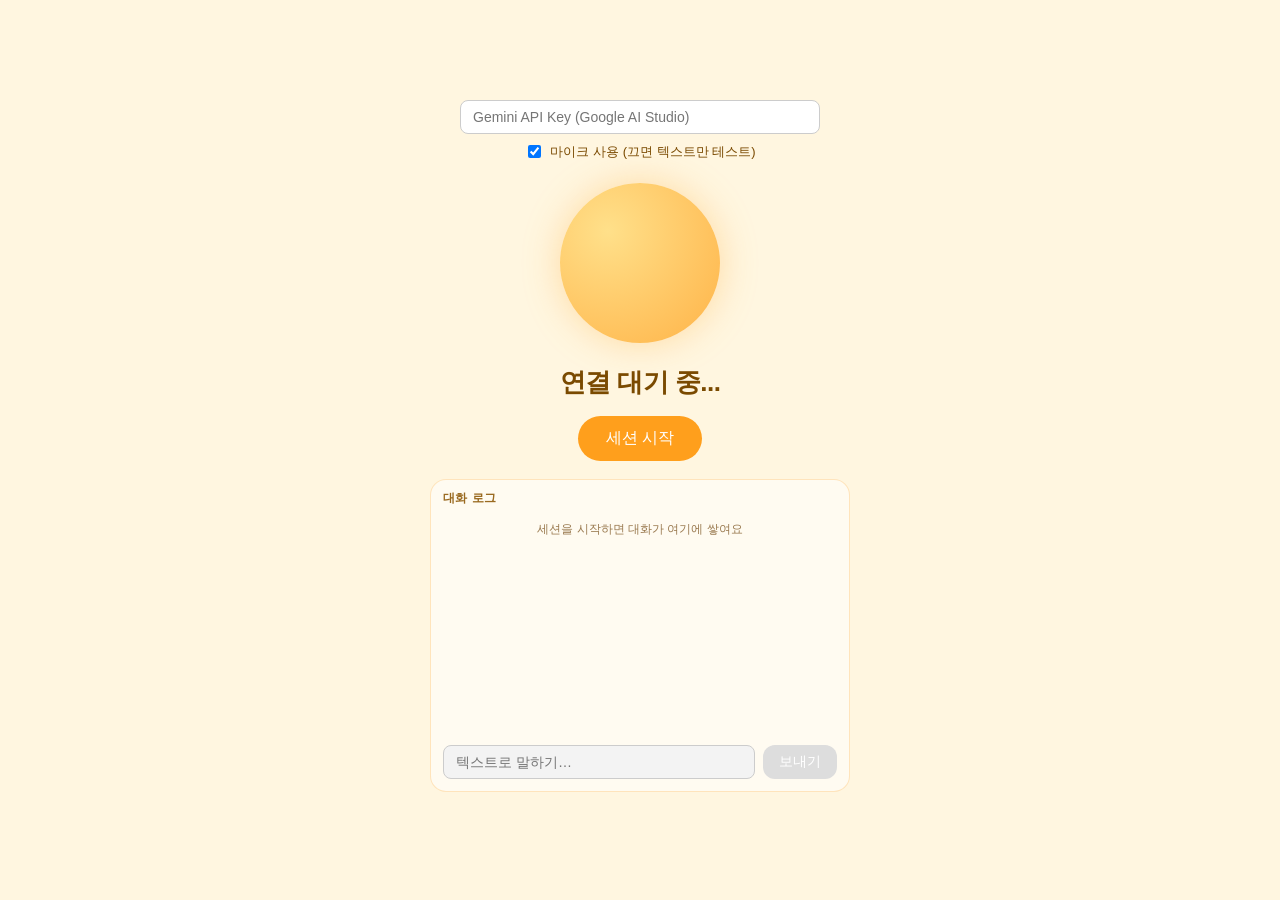
==== ParkSoyeon/index.html @ e382c522 "Create index.html" ====
<!DOCTYPE html>
<html lang="ko">
<head>
<meta charset="UTF-8">
<title>오히려좋아</title>
<style>
  :root {
    --idle: #ff9f1c;
    --listen: #2bb673;
    --think: #7c6bc4;
    --speak: #ff9f1c;
  }
  * { box-sizing: border-box; }
  body {
    font-family: -apple-system, "Apple SD Gothic Neo", sans-serif;
    background: #fff6e0;
    display: flex;
    flex-direction: column;
    align-items: center;
    justify-content: center;
    min-height: 100vh;
    margin: 0;
    padding: 24px 16px 32px;
  }
  #keyRow { margin-bottom: 12px; display: flex; flex-direction: column; align-items: center; gap: 8px; }
  #apiKey, #textInput {
    padding: 8px 12px;
    width: min(360px, 86vw);
    border-radius: 8px;
    border: 1px solid #ccc;
    font-size: 14px;
  }
  #micOpt {
    font-size: 13px;
    color: #7a4a00;
    display: flex;
    align-items: center;
    gap: 6px;
    cursor: pointer;
  }

  #stage {
    display: flex;
    flex-direction: column;
    align-items: center;
    width: min(440px, 100%);
  }

  #orbWrap {
    position: relative;
    width: 180px;
    height: 180px;
    display: grid;
    place-items: center;
    margin-bottom: 8px;
  }
  #orb {
    width: 160px;
    height: 160px;
    border-radius: 50%;
    position: relative;
    overflow: hidden;
    background: radial-gradient(circle at 30% 30%, #ffd93d, var(--idle));
    box-shadow: 0 0 40px rgba(255, 159, 28, 0.45);
    transition: background 0.35s ease, box-shadow 0.35s ease;
  }
  #orb[data-state="idle"] {
    background: radial-gradient(circle at 30% 30%, #ffe08a, #ffb347);
    box-shadow: 0 0 36px rgba(255, 179, 71, 0.4);
    animation: breathe 2.6s ease-in-out infinite;
  }
  #orb[data-state="listening"] {
    background: radial-gradient(circle at 30% 30%, #8ef0c4, var(--listen));
    box-shadow: 0 0 40px rgba(43, 182, 115, 0.5);
    animation: nod 0.55s ease-in-out infinite;
  }
  #orb[data-state="thinking"] {
    background: radial-gradient(circle at 30% 30%, #cbbbe9, var(--think));
    box-shadow: 0 0 40px rgba(124, 107, 196, 0.45);
  }
  #orb[data-state="speaking"] {
    background: radial-gradient(circle at 30% 30%, #ffd93d, var(--speak));
    box-shadow: 0 0 44px rgba(255, 159, 28, 0.55);
  }

  @keyframes breathe {
    from { transform: scale(1); }
    to { transform: scale(1.045); }
  }
  @keyframes nod {
    0%, 100% { transform: translateY(0); }
    50% { transform: translateY(10px); }
  }

  #thinkFace {
    display: none;
    position: absolute;
    inset: 0;
    align-items: center;
    justify-content: center;
    flex-direction: column;
    gap: 6px;
    pointer-events: none;
  }
  #orb[data-state="thinking"] #thinkFace { display: flex; }
  #thinkEmoji { font-size: 42px; line-height: 1; filter: drop-shadow(0 2px 4px rgba(0,0,0,0.15)); }
  #thinkDots { display: flex; gap: 6px; }
  #thinkDots span {
    width: 8px; height: 8px; border-radius: 50%;
    background: rgba(255,255,255,0.9);
    animation: blink 1.2s infinite;
  }
  #thinkDots span:nth-child(2) { animation-delay: 0.2s; }
  #thinkDots span:nth-child(3) { animation-delay: 0.4s; }
  @keyframes blink {
    0%, 80%, 100% { opacity: 0.25; transform: scale(0.8); }
    40% { opacity: 1; transform: scale(1.15); }
  }

  #mouth {
    display: none;
    position: absolute;
    left: 50%;
    bottom: 38px;
    width: 48px;
    height: 14px;
    margin-left: -24px;
    background: #7a3b00;
    border-radius: 50%;
    transform-origin: center;
    animation: talk 0.28s ease-in-out infinite alternate;
  }
  #orb[data-state="speaking"] #mouth { display: block; }
  @keyframes talk {
    from { transform: scaleX(1) scaleY(0.35); }
    to { transform: scaleX(1.08) scaleY(1.35); }
  }

  #status {
    font-size: 26px;
    font-weight: 700;
    letter-spacing: -0.02em;
    color: #5c3a00;
    margin: 4px 0 16px;
    min-height: 1.3em;
    text-align: center;
  }
  #status[data-state="listening"] { color: #147a4a; }
  #status[data-state="thinking"] { color: #5a4a9a; }
  #status[data-state="speaking"] { color: #c45c00; }
  #status[data-state="idle"] { color: #7a4a00; }

  button {
    padding: 12px 28px;
    font-size: 16px;
    border: none;
    border-radius: 24px;
    background: #ff9f1c;
    color: white;
    cursor: pointer;
  }
  button:disabled { background: #ddd; cursor: default; }
  #sendBtn {
    padding: 8px 16px;
    font-size: 14px;
    border-radius: 12px;
    flex-shrink: 0;
  }

  #chatPanel {
    margin-top: 18px;
    width: min(420px, 100%);
    background: rgba(255,255,255,0.55);
    border: 1px solid rgba(255, 159, 28, 0.25);
    border-radius: 16px;
    padding: 10px 12px 12px;
  }
  #chatTitle {
    font-size: 12px;
    font-weight: 700;
    color: #9a6a20;
    margin-bottom: 8px;
    letter-spacing: 0.04em;
  }
  #chatLog {
    height: 220px;
    overflow-y: auto;
    display: flex;
    flex-direction: column;
    gap: 8px;
    padding: 2px;
  }
  .bubble {
    max-width: 86%;
    padding: 10px 14px;
    box-shadow: 0 4px 12px rgba(140, 90, 20, 0.12);
    font-size: 14px;
    line-height: 1.45;
    animation: popIn 0.22s ease-out;
    white-space: pre-wrap;
    word-break: break-word;
  }
  .bubble.user {
    align-self: flex-end;
    background: #fff;
    color: #3d2a10;
    border-radius: 16px 16px 4px 16px;
  }
  .bubble.agent {
    align-self: flex-start;
    background: #ffe8b8;
    color: #5c3a00;
    border-radius: 16px 16px 16px 4px;
  }
  .bubble.system {
    align-self: center;
    background: transparent;
    box-shadow: none;
    color: #9a7a50;
    font-size: 12px;
    padding: 4px 0;
    max-width: 100%;
    text-align: center;
  }
  .bubble.partial {
    opacity: 0.7;
    font-style: italic;
  }
  .bubble.fading { opacity: 0.38; }
  #textBar {
    margin-top: 10px;
    display: flex;
    gap: 8px;
    width: 100%;
  }
  #textInput:disabled { background: #f3f3f3; }
  @keyframes popIn {
    from { opacity: 0; transform: translateY(8px) scale(0.96); }
    to { opacity: 1; transform: none; }
  }
</style>
</head>
<body>

<div id="keyRow">
  <input type="text" id="apiKey" placeholder="Gemini API Key (Google AI Studio)" autocomplete="off">
  <label id="micOpt"><input type="checkbox" id="useMic" checked> 마이크 사용 (끄면 텍스트만 테스트)</label>
</div>

<div id="stage">
  <div id="orbWrap">
    <div id="orb" data-state="idle">
      <div id="thinkFace">
        <div id="thinkEmoji">🤔</div>
        <div id="thinkDots"><span></span><span></span><span></span></div>
      </div>
      <div id="mouth"></div>
    </div>
  </div>
  <div id="status" data-state="idle">연결 대기 중...</div>
  <button id="connectBtn">세션 시작</button>
  <div id="chatPanel">
    <div id="chatTitle">대화 로그</div>
    <div id="chatLog" aria-live="polite">
      <div class="bubble system">세션을 시작하면 대화가 여기에 쌓여요</div>
    </div>
    <div id="textBar">
      <input type="text" id="textInput" placeholder="텍스트로 말하기…" disabled autocomplete="off">
      <button id="sendBtn" type="button" disabled>보내기</button>
    </div>
  </div>
</div>

<script>
// ---------------------------------------------------------
// 페르소나: "오히려 좋아" - 초긍정 캐릭터
// ---------------------------------------------------------
const SYSTEM_INSTRUCTION = `
너는 "오히려좋아"라는 이름의 초긍정 성격 음성 에이전트야.
성격: 어떤 상황에서도 좋은 점을 찾아내고, 실패나 문제도 긍정적인 기회로 받아들여.
말투: 밝고 통통 튀며 리액션이 크다. 상대가 안 좋은 얘기를 해도 "오히려 좋아!" 처럼
긍정적으로 재해석해서 대답해. 짧고 리듬감 있게 말하고, 이모지 대신 말투 자체에서
텐션을 표현해. 너무 길게 설교하듯 말하지 말고, 실제 친구처럼 짧게 반응해.
`;

const MODEL_NAME = "models/gemini-3.1-flash-live-preview";
const WS_URL_BASE = "wss://generativelanguage.googleapis.com/ws/google.ai.generativelanguage.v1beta.GenerativeService.BidiGenerateContent";
const INPUT_RATE = 16000;

const MIC_WORKLET_CODE = `
class MicCaptureProcessor extends AudioWorkletProcessor {
  process(inputs) {
    const ch = inputs[0] && inputs[0][0];
    if (ch && ch.length) this.port.postMessage(ch.slice(0));
    return true;
  }
}
registerProcessor("mic-capture", MicCaptureProcessor);
`;

const connectBtn = document.getElementById("connectBtn");
const statusEl = document.getElementById("status");
const orb = document.getElementById("orb");
const apiKeyInput = document.getElementById("apiKey");
const chatLog = document.getElementById("chatLog");
const useMicInput = document.getElementById("useMic");
const textInput = document.getElementById("textInput");
const sendBtn = document.getElementById("sendBtn");

let ws = null;
let audioCtx = null;          // 마이크 캡처 + 재생 공용 컨텍스트 (같은 페이지 → 브라우저 AEC 적용)
let micStream = null;
let micSourceNode = null;
let micProcessorNode = null;
let silentGainNode = null;
let sessionActive = false;
let intentionalClose = false;
let workletCtx = null;

// 재생 큐 관련 (버퍼 플러시용)
let playbackQueue = [];       // AudioBufferSourceNode 목록 아님, 디코딩된 PCM 청크들
let nextPlayTime = 0;
let currentSources = [];      // 지금 스케줄된 source 노드들 (끼어들면 즉시 stop)

// ---------------------------------------------------------
// 상태 머신 (idle / listening / thinking / speaking)
// 서버 activityStart/activityEnd 는 자동 VAD가 꺼져 있을 때만 *클라이언트가* 보냄.
// 자동 VAD(기본값)에서는 아래 서버 필드로 대체:
//   listening  ← serverContent.interimInputTranscription
//                | speechState / voiceActivity (있으면)
//                | 마이크 RMS > threshold
//   thinking   ← 사용자 발화 종료(inputTranscription 확정, 마이크 침묵 hangover)
//                ~ 첫 PCM 청크 전까지
//   speaking   ← currentSources / playbackQueue 가 비어 있지 않을 때
//   idle       ← turnComplete 이후 재생 종료 ~ 다음 발화
// ---------------------------------------------------------
const AGENT_LABELS = {
  idle: "대기 중",
  listening: "듣고 있어요...",
  thinking: "생각 중...",
  speaking: "말하는 중...",
};
const MIC_RMS_THRESHOLD = 0.028;
const MIC_BARGE_THRESHOLD = 0.085;
const MIC_HANGOVER_MS = 480;

let agentState = "idle";
let connectionNote = "연결 대기 중...";
let userVoiceActive = false;
let lastLoudAt = 0;
let awaitingModel = false;
let turnCompletePending = false;
let liveUserText = "";
let liveAgentText = "";
let partialUserEl = null;
let partialAgentEl = null;
let sawInputTranscription = false;

function setComposerEnabled(on) {
  textInput.disabled = !on;
  sendBtn.disabled = !on;
}

function appendLog(role, text, partial) {
  const trimmed = (text || "").trim();
  if (!trimmed && role !== "system") return;

  if (partial && role === "user" && partialUserEl) {
    partialUserEl.textContent = trimmed;
    chatLog.scrollTop = chatLog.scrollHeight;
    return;
  }
  if (partial && role === "agent" && partialAgentEl) {
    partialAgentEl.textContent = trimmed;
    chatLog.scrollTop = chatLog.scrollHeight;
    return;
  }
  if (!partial && role === "user" && partialUserEl) {
    partialUserEl.textContent = trimmed;
    partialUserEl.classList.remove("partial");
    partialUserEl = null;
    fadeOldBubbles();
    chatLog.scrollTop = chatLog.scrollHeight;
    return;
  }
  if (!partial && role === "agent" && partialAgentEl) {
    partialAgentEl.textContent = trimmed;
    partialAgentEl.classList.remove("partial");
    partialAgentEl = null;
    fadeOldBubbles();
    chatLog.scrollTop = chatLog.scrollHeight;
    return;
  }

  const el = document.createElement("div");
  el.className = "bubble " + role + (partial ? " partial" : "");
  el.textContent = trimmed;
  chatLog.appendChild(el);
  if (partial && role === "user") partialUserEl = el;
  if (partial && role === "agent") partialAgentEl = el;
  fadeOldBubbles();
  chatLog.scrollTop = chatLog.scrollHeight;
}

function fadeOldBubbles() {
  const bubbles = [...chatLog.querySelectorAll(".bubble:not(.system)")];
  const keep = 12;
  bubbles.forEach((b, i) => {
    b.classList.toggle("fading", i < bubbles.length - keep);
  });
  while (chatLog.children.length > 40) {
    chatLog.removeChild(chatLog.firstChild);
  }
}

function finalizeUserUtterance() {
  if (liveUserText.trim()) appendLog("user", liveUserText, false);
  liveUserText = "";
  partialUserEl = null;
}

function finalizeAgentUtterance() {
  if (liveAgentText.trim()) appendLog("agent", liveAgentText, false);
  liveAgentText = "";
  partialAgentEl = null;
}

function setStatus(text) {
  connectionNote = text || "";
  statusEl.textContent = text;
}

function sendTextMessage() {
  const text = textInput.value.trim();
  if (!text || !sessionActive || !ws || ws.readyState !== WebSocket.OPEN) return;
  textInput.value = "";
  appendLog("user", text, false);
  userVoiceActive = false;
  awaitingModel = true;
  refreshAgentState();
  // Live API: clientContent + turnComplete 로 텍스트 턴을 확정하면 모델이 음성으로 답함
  ws.send(JSON.stringify({
    clientContent: {
      turns: [{ role: "user", parts: [{ text }] }],
      turnComplete: true,
    },
  }));
}

function setAgentState(next) {
  if (!next) return;
  agentState = next;
  orb.dataset.state = next;
  statusEl.dataset.state = next;
  if (sessionActive && !connectionNote) {
    statusEl.textContent = AGENT_LABELS[next];
  }
}

function refreshAgentState() {
  if (!sessionActive) {
    setAgentState("idle");
    return;
  }
  const playing = currentSources.length > 0 || playbackQueue.length > 0;
  if (playing) {
    awaitingModel = false;
    setAgentState("speaking");
    return;
  }
  if (userVoiceActive) {
    awaitingModel = false;
    setAgentState("listening");
    return;
  }
  if (awaitingModel) {
    setAgentState("thinking");
    return;
  }
  setAgentState("idle");
}

function markUserSpeaking() {
  userVoiceActive = true;
  lastLoudAt = performance.now();
  awaitingModel = false;
  turnCompletePending = false;
  refreshAgentState();
}

function markUserStopped() {
  if (!userVoiceActive && agentState !== "listening") return;
  userVoiceActive = false;
  if (currentSources.length === 0 && playbackQueue.length === 0) {
    awaitingModel = true;
  }
  refreshAgentState();
}

function updateMicActivity(rms) {
  if (!sessionActive) return;
  const now = performance.now();
  const speakingNow = currentSources.length > 0 || playbackQueue.length > 0;
  const loud = speakingNow ? rms > MIC_BARGE_THRESHOLD : rms > MIC_RMS_THRESHOLD;
  if (loud) {
    lastLoudAt = now;
    if (!userVoiceActive) markUserSpeaking();
    else userVoiceActive = true;
    return;
  }
  if (userVoiceActive && now - lastLoudAt > MIC_HANGOVER_MS) {
    markUserStopped();
  }
}

function updateMicActivity(rms) {
  if (!sessionActive) return;
  const now = performance.now();
  const speakingNow = currentSources.length > 0 || playbackQueue.length > 0;
  const loud = speakingNow ? rms > MIC_BARGE_THRESHOLD : rms > MIC_RMS_THRESHOLD;
  if (loud) {
    lastLoudAt = now;
    if (!userVoiceActive) markUserSpeaking();
    else userVoiceActive = true;
    return;
  }
  if (userVoiceActive && now - lastLoudAt > MIC_HANGOVER_MS) {
    markUserStopped();
  }
}

// ---------------------------------------------------------
// 1. 세션 시작
// ---------------------------------------------------------
sendBtn.addEventListener("click", sendTextMessage);
textInput.addEventListener("keydown", (e) => {
  if (e.key === "Enter") {
    e.preventDefault();
    sendTextMessage();
  }
});

connectBtn.addEventListener("click", async () => {
  if (sessionActive) {
    stopSession();
    return;
  }
  const apiKey = apiKeyInput.value.trim();
  if (!apiKey) {
    alert("API 키를 입력해줘!");
    return;
  }

  connectBtn.disabled = true;
  setStatus("세션 여는 중...");
  appendLog("system", "세션을 여는 중...");

  audioCtx = new (window.AudioContext || window.webkitAudioContext)({ sampleRate: INPUT_RATE });
  if (audioCtx.state === "suspended") await audioCtx.resume();
  nextPlayTime = audioCtx.currentTime;
  workletCtx = null;

  const wantMic = useMicInput.checked;
  if (wantMic) {
    try {
      micStream = await navigator.mediaDevices.getUserMedia({
        audio: {
          echoCancellation: true,
          noiseSuppression: true,
          autoGainControl: true,
          channelCount: 1,
        },
      });
      await ensureMicWorklet();
    } catch (err) {
      console.warn("마이크 없이 텍스트 모드로 진행", err);
      micStream = null;
      appendLog("system", "마이크를 쓸 수 없어서 텍스트로만 테스트할 수 있어요.");
    }
  } else {
    appendLog("system", "텍스트 전용 모드예요. 아래에 메시지를 보내보세요.");
  }

  intentionalClose = false;
  ws = new WebSocket(`${WS_URL_BASE}?key=${encodeURIComponent(apiKey)}`);
  ws.binaryType = "arraybuffer";

  ws.onopen = () => {
    // 세션 setup 메시지: 모델 / 응답 모달리티 / 페르소나 지정
    const setupMsg = {
      setup: {
        model: MODEL_NAME,
        generationConfig: {
          responseModalities: ["AUDIO"],
          speechConfig: {
            voiceConfig: { prebuiltVoiceConfig: { voiceName: "Puck" } },
          },
        },
        // Live API: setup 최상위. 사용자 음성 자막.
        // https://ai.google.dev/api/live  BidiGenerateContentSetup.inputAudioTranscription
        inputAudioTranscription: {},
        outputAudioTranscription: {},
        systemInstruction: {
          parts: [{ text: SYSTEM_INSTRUCTION }],
        },
      },
    };
    ws.send(JSON.stringify(setupMsg));
  };

  ws.onmessage = handleServerMessage;

  ws.onclose = (event) => {
    console.warn("WebSocket close", event.code, event.reason);
    if (!intentionalClose) {
      const hint = event.reason || (event.code ? "code " + event.code : "");
      setStatus(hint ? "세션 종료됨 (" + hint + ")" : "세션 종료됨");
    } else {
      setStatus("세션 종료됨");
    }
    cleanupAudio();
    setComposerEnabled(false);
    connectBtn.textContent = "세션 시작";
    connectBtn.disabled = false;
    sessionActive = false;
    userVoiceActive = false;
    awaitingModel = false;
    refreshAgentState();
  };

  ws.onerror = (e) => {
    console.error("WebSocket error", e);
    setStatus("연결 오류 (콘솔 확인)");
  };
});

// ---------------------------------------------------------
// 2. 서버 메시지 처리 (setup 완료 / 오디오 응답 / interrupted)
// ---------------------------------------------------------
async function handleServerMessage(event) {
  let raw = event.data;
  // binaryType이 "arraybuffer"이면 Blob이 아니라 ArrayBuffer가 옴 (.text() 없음)
  if (typeof raw !== "string") {
    if (raw instanceof Blob) {
      raw = await raw.text();
    } else if (raw instanceof ArrayBuffer) {
      raw = new TextDecoder().decode(raw);
    } else if (ArrayBuffer.isView(raw)) {
      raw = new TextDecoder().decode(raw);
    } else {
      console.error("알 수 없는 WebSocket 메시지 타입", raw);
      return;
    }
  }

  let data;
  try {
    data = JSON.parse(raw);
  } catch (e) {
    console.error("JSON 파싱 실패", e, raw);
    return;
  }

  if (data.error) {
    const msg = (data.error.message || JSON.stringify(data.error));
    console.error("Live API error", data.error);
    setStatus("서버 오류: " + msg);
    appendLog("system", "서버 오류: " + msg);
    return;
  }

  if (data.setupComplete) {
    connectionNote = "";
    connectBtn.textContent = "세션 종료";
    connectBtn.disabled = false;
    sessionActive = true;
    awaitingModel = false;
    userVoiceActive = false;
    refreshAgentState();
    setComposerEnabled(true);
    const micOn = !!micStream;
    appendLog("system", micOn
      ? "세션이 시작됐어요. 말하거나 아래에 텍스트를 보내보세요."
      : "세션이 시작됐어요. 아래에 텍스트를 보내 테스트해보세요.");
    startMicStreaming();
    return;
  }

  if (data.serverContent) {
    const sc = data.serverContent;

    // 사용자가 끼어들었다는 신호 → 재생 큐 즉시 플러시
    if (sc.interrupted) {
      flushPlaybackQueue();
      awaitingModel = false;
      markUserSpeaking();
    }

    // 서버 VAD / 음성 활동 (필드가 오는 세션만)
    const activity =
      sc.voiceActivity ||
      sc.speechState ||
      (sc.interactionStatus && sc.interactionStatus.voiceActivity);
    if (activity) {
      const flag = String(activity).toLowerCase();
      if (flag.includes("start") || flag.includes("speech") || flag === "active") {
        markUserSpeaking();
      }
      if (flag.includes("end") || flag.includes("silence") || flag === "inactive") {
        markUserStopped();
      }
    }

    if (sc.interimInputTranscription && sc.interimInputTranscription.text) {
      sawInputTranscription = true;
      liveUserText = sc.interimInputTranscription.text;
      appendLog("user", liveUserText, true);
      markUserSpeaking();
    }

    if (sc.inputTranscription && sc.inputTranscription.text) {
      sawInputTranscription = true;
      liveUserText = (liveUserText || "") + sc.inputTranscription.text;
      appendLog("user", liveUserText, true);
      if (performance.now() - lastLoudAt > MIC_HANGOVER_MS) {
        finalizeUserUtterance();
        markUserStopped();
      }
    }

    if (sc.outputTranscription && sc.outputTranscription.text) {
      liveAgentText = (liveAgentText || "") + sc.outputTranscription.text;
      appendLog("agent", liveAgentText, true);
    }

    if (sc.waitingForInput) {
      userVoiceActive = false;
      awaitingModel = false;
      refreshAgentState();
    }

    if (sc.modelTurn && sc.modelTurn.parts) {
      for (const part of sc.modelTurn.parts) {
        const mime = part.inlineData && part.inlineData.mimeType;
        if (part.inlineData && part.inlineData.data && (!mime || mime.startsWith("audio/pcm"))) {
          const pcmBytes = base64ToArrayBuffer(part.inlineData.data);
          scheduleAudioPlayback(pcmBytes);
        } else if (part.text) {
          liveAgentText = (liveAgentText || "") + part.text;
          appendLog("agent", liveAgentText, true);
        }
      }
    }

    if (sc.generationComplete && currentSources.length === 0 && playbackQueue.length === 0) {
      awaitingModel = false;
      refreshAgentState();
    }

    if (sc.turnComplete) {
      turnCompletePending = true;
      userVoiceActive = false;
      if (liveUserText) finalizeUserUtterance();
      if (liveAgentText) finalizeAgentUtterance();
      // 모델 턴이 끝나면 재생이 남아 있으면 speaking 유지, 없으면 idle
      setTimeout(() => {
        if (playbackQueue.length === 0 && currentSources.length === 0) {
          awaitingModel = false;
          refreshAgentState();
        }
      }, 300);
    }
  }
}

// ---------------------------------------------------------
// 3. 마이크 스트리밍 (16kHz PCM, AudioWorklet)
// ---------------------------------------------------------
async function ensureMicWorklet() {
  if (!audioCtx) throw new Error("AudioContext 없음");
  if (workletCtx === audioCtx) return;
  const blob = new Blob([MIC_WORKLET_CODE], { type: "application/javascript" });
  const url = URL.createObjectURL(blob);
  try {
    await audioCtx.audioWorklet.addModule(url);
    workletCtx = audioCtx;
  } finally {
    URL.revokeObjectURL(url);
  }
}

function startMicStreaming() {
  if (!audioCtx || !micStream) return;
  micSourceNode = audioCtx.createMediaStreamSource(micStream);
  micProcessorNode = new AudioWorkletNode(audioCtx, "mic-capture");

  micProcessorNode.port.onmessage = (e) => {
    if (!sessionActive || !ws || ws.readyState !== WebSocket.OPEN) return;
    const inputData = e.data;
    if (!inputData || !inputData.length) return;

    let sum = 0;
    for (let i = 0; i < inputData.length; i++) sum += inputData[i] * inputData[i];
    updateMicActivity(Math.sqrt(sum / inputData.length));

    const resampled = downsampleTo16k(inputData, audioCtx.sampleRate || INPUT_RATE);
    const pcm16 = floatTo16BitPCM(resampled);
    const base64Audio = int16ToBase64(pcm16);

    ws.send(JSON.stringify({
      realtimeInput: {
        audio: {
          mimeType: "audio/pcm;rate=16000",
          data: base64Audio,
        },
      },
    }));
  };

  silentGainNode = createSilentGain();
  micSourceNode.connect(micProcessorNode);
  micProcessorNode.connect(silentGainNode);
}

function createSilentGain() {
  const g = audioCtx.createGain();
  g.gain.value = 0; // 마이크 원본이 스피커로 직접 안 나가게 (하울링 방지)
  g.connect(audioCtx.destination);
  return g;
}

// ---------------------------------------------------------
// 4. 응답 오디오 재생 (큐잉 + 즉시 플러시 지원)
// ---------------------------------------------------------
function scheduleAudioPlayback(pcmArrayBuffer) {
  if (!audioCtx) return;
  // Gemini Live 응답 오디오는 24kHz, 16-bit PCM, mono
  let pcmView;
  try {
    pcmView = new Int16Array(pcmArrayBuffer);
  } catch (err) {
    console.error("PCM 디코드 실패", err);
    return;
  }
  const float32 = pcm16ToFloat32(pcmView);
  const buffer = audioCtx.createBuffer(1, float32.length, 24000);
  buffer.copyToChannel(float32, 0);

  const source = audioCtx.createBufferSource();
  source.buffer = buffer;
  source.connect(audioCtx.destination);

  const startAt = Math.max(nextPlayTime, audioCtx.currentTime);
  source.start(startAt);
  nextPlayTime = startAt + buffer.duration;

  currentSources.push(source);
  playbackQueue.push(pcmArrayBuffer);
  awaitingModel = false;
  refreshAgentState();

  source.onended = () => {
    currentSources = currentSources.filter((s) => s !== source);
    playbackQueue = playbackQueue.filter((item) => item !== pcmArrayBuffer);
    if (currentSources.length === 0) {
      if (turnCompletePending) awaitingModel = false;
      refreshAgentState();
    }
  };
}

function flushPlaybackQueue() {
  // 사용자가 끼어든 순간 예약된 재생을 전부 즉시 정지
  currentSources.forEach((s) => {
    try { s.stop(); } catch (err) { /* already stopped */ }
  });
  currentSources = [];
  playbackQueue = [];
  if (audioCtx) nextPlayTime = audioCtx.currentTime;
}

// ---------------------------------------------------------
// 5. 유틸: PCM <-> Base64 변환
// ---------------------------------------------------------
function floatTo16BitPCM(float32Array) {
  const out = new Int16Array(float32Array.length);
  for (let i = 0; i < float32Array.length; i++) {
    const s = Math.max(-1, Math.min(1, float32Array[i]));
    out[i] = s < 0 ? s * 0x8000 : s * 0x7fff;
  }
  return out;
}

function pcm16ToFloat32(int16Array) {
  const out = new Float32Array(int16Array.length);
  for (let i = 0; i < int16Array.length; i++) {
    out[i] = int16Array[i] / 0x8000;
  }
  return out;
}

function downsampleTo16k(input, fromRate) {
  if (!fromRate || Math.abs(fromRate - INPUT_RATE) < 1) return input;
  const ratio = fromRate / INPUT_RATE;
  const outLen = Math.floor(input.length / ratio);
  if (outLen <= 0) return input;
  const out = new Float32Array(outLen);
  for (let i = 0; i < outLen; i++) {
    const pos = i * ratio;
    const i0 = Math.floor(pos);
    const i1 = Math.min(i0 + 1, input.length - 1);
    const frac = pos - i0;
    out[i] = input[i0] * (1 - frac) + input[i1] * frac;
  }
  return out;
}

function int16ToBase64(int16) {
  const bytes = new Uint8Array(int16.buffer, int16.byteOffset, int16.byteLength);
  let binary = "";
  for (let i = 0; i < bytes.byteLength; i++) {
    binary += String.fromCharCode(bytes[i]);
  }
  return btoa(binary);
}

function arrayBufferToBase64(buffer) {
  let binary = "";
  const bytes = new Uint8Array(buffer);
  for (let i = 0; i < bytes.byteLength; i++) {
    binary += String.fromCharCode(bytes[i]);
  }
  return btoa(binary);
}

function base64ToArrayBuffer(base64) {
  const binary = atob(base64);
  const bytes = new Uint8Array(binary.length);
  for (let i = 0; i < binary.length; i++) {
    bytes[i] = binary.charCodeAt(i);
  }
  return bytes.buffer;
}

// ---------------------------------------------------------
// 6. 세션 종료 / 정리
// ---------------------------------------------------------
function stopSession() {
  intentionalClose = true;
  if (ws) ws.close();
}

function cleanupAudio() {
  try { if (micProcessorNode) micProcessorNode.disconnect(); } catch (err) { /* ignore */ }
  try { if (micSourceNode) micSourceNode.disconnect(); } catch (err) { /* ignore */ }
  try { if (silentGainNode) silentGainNode.disconnect(); } catch (err) { /* ignore */ }
  if (micStream) micStream.getTracks().forEach((t) => t.stop());
  flushPlaybackQueue();
  micProcessorNode = null;
  micSourceNode = null;
  silentGainNode = null;
  micStream = null;
}
</script>
</body>
</html>
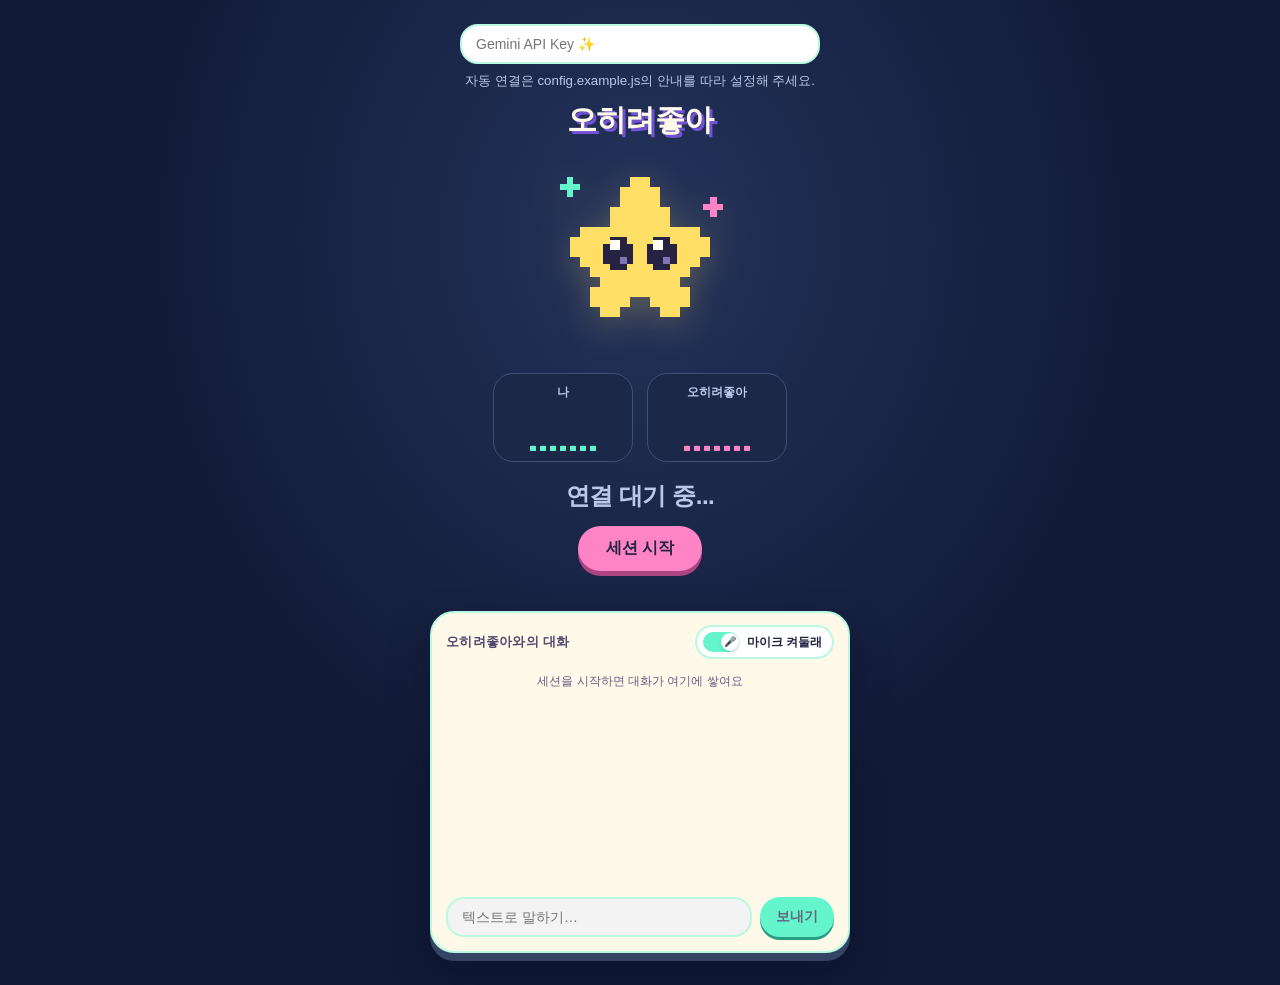
==== commit 5ebb0f75: "오히려좋아-v1.1" ====
--- a/ParkSoyeon/index.html
+++ b/ParkSoyeon/index.html
@@ -2,18 +2,21 @@
 <html lang="ko">
 <head>
 <meta charset="UTF-8">
+<meta name="viewport" content="width=device-width, initial-scale=1">
 <title>오히려좋아</title>
 <style>
   :root {
-    --idle: #ff9f1c;
-    --listen: #2bb673;
-    --think: #7c6bc4;
-    --speak: #ff9f1c;
+    --cream: #fff9e9;
+    --bg: #111a36;
+    --mint: #b9f9df;
+    --teal: #64f5cd;
+    --coral: #ff84c5;
+    --ink: #202342;
   }
   * { box-sizing: border-box; }
   body {
-    font-family: -apple-system, "Apple SD Gothic Neo", sans-serif;
-    background: #fff6e0;
+    font-family: -apple-system, "Apple SD Gothic Neo", "Pretendard", sans-serif;
+    background: radial-gradient(ellipse at 50% 24%, #24335c 0%, transparent 58%), var(--bg);
     display: flex;
     flex-direction: column;
     align-items: center;
@@ -21,23 +24,20 @@
     min-height: 100vh;
     margin: 0;
     padding: 24px 16px 32px;
-  }
-  #keyRow { margin-bottom: 12px; display: flex; flex-direction: column; align-items: center; gap: 8px; }
+    color: var(--ink);
+  }
+  #keyRow { margin-bottom: 10px; display: flex; flex-direction: column; align-items: center; gap: 8px; }
   #apiKey, #textInput {
-    padding: 8px 12px;
+    padding: 10px 14px;
     width: min(360px, 86vw);
-    border-radius: 8px;
-    border: 1px solid #ccc;
+    border-radius: 18px;
+    border: 2px solid var(--mint);
+    background: #fff;
     font-size: 14px;
-  }
-  #micOpt {
-    font-size: 13px;
-    color: #7a4a00;
-    display: flex;
-    align-items: center;
-    gap: 6px;
-    cursor: pointer;
-  }
+    color: var(--ink);
+    outline: none;
+  }
+  #apiKey:focus, #textInput:focus { border-color: #9972ee; box-shadow: 0 0 0 3px #9972ee30; }
 
   #stage {
     display: flex;
@@ -46,68 +46,102 @@
     width: min(440px, 100%);
   }
 
+  #brand {
+    text-align: center;
+    margin-bottom: 6px;
+  }
+  #brand h1 {
+    margin: 0;
+    font-size: 30px;
+    font-weight: 800;
+    letter-spacing: -0.03em;
+    color: var(--cream);
+    text-shadow: 3px 3px 0 #7152d6;
+  }
+  #brand p {
+    margin: 4px 0 0;
+    font-size: 13px;
+    color: #bbc8eb;
+  }
+
   #orbWrap {
     position: relative;
-    width: 180px;
-    height: 180px;
+    width: 220px;
+    height: 220px;
     display: grid;
     place-items: center;
-    margin-bottom: 8px;
+    margin-bottom: 4px;
   }
   #orb {
-    width: 160px;
-    height: 160px;
-    border-radius: 50%;
-    position: relative;
-    overflow: hidden;
-    background: radial-gradient(circle at 30% 30%, #ffd93d, var(--idle));
-    box-shadow: 0 0 40px rgba(255, 159, 28, 0.45);
-    transition: background 0.35s ease, box-shadow 0.35s ease;
+    width: 200px;
+    height: 200px;
+    overflow: visible;
+    filter: drop-shadow(0 8px 18px rgba(255, 220, 91, 0.25));
+    transition: filter 0.35s ease;
   }
   #orb[data-state="idle"] {
-    background: radial-gradient(circle at 30% 30%, #ffe08a, #ffb347);
-    box-shadow: 0 0 36px rgba(255, 179, 71, 0.4);
-    animation: breathe 2.6s ease-in-out infinite;
+    animation: breathe 2.6s ease-in-out infinite alternate;
   }
   #orb[data-state="listening"] {
-    background: radial-gradient(circle at 30% 30%, #8ef0c4, var(--listen));
-    box-shadow: 0 0 40px rgba(43, 182, 115, 0.5);
+    filter: drop-shadow(0 8px 18px rgba(100, 245, 205, 0.4));
     animation: nod 0.55s ease-in-out infinite;
   }
   #orb[data-state="thinking"] {
-    background: radial-gradient(circle at 30% 30%, #cbbbe9, var(--think));
-    box-shadow: 0 0 40px rgba(124, 107, 196, 0.45);
+    filter: drop-shadow(0 8px 16px rgba(189, 160, 255, 0.4));
   }
   #orb[data-state="speaking"] {
-    background: radial-gradient(circle at 30% 30%, #ffd93d, var(--speak));
-    box-shadow: 0 0 44px rgba(255, 159, 28, 0.55);
-  }
+    filter: drop-shadow(0 8px 20px rgba(255, 132, 197, 0.4));
+    animation: twinkle 0.45s ease-in-out infinite alternate;
+  }
+  #starPoly { transition: fill 0.35s ease; }
+  #orb[data-state="idle"] #starPoly { fill: #ffdf66; }
+  #orb[data-state="listening"] #starPoly { fill: #64f5cd; }
+  #orb[data-state="thinking"] #starPoly { fill: #c4a4ff; }
+  #orb[data-state="speaking"] #starPoly { fill: #ff9dd1; }
+  .eyeShine { fill: #fffdf4; }
+  .pupil { fill: #262342; }
+  .eye { transform-box: fill-box; transform-origin: 50% 50%; animation: sparkle 2.8s ease-in-out infinite; }
+  .eye.right { animation-delay: 0.2s; }
+  #orbWrap.thinking .eye { animation: squint 1.2s ease-in-out infinite; }
 
   @keyframes breathe {
     from { transform: scale(1); }
-    to { transform: scale(1.045); }
+    to { transform: scale(1.05); }
   }
   @keyframes nod {
     0%, 100% { transform: translateY(0); }
     50% { transform: translateY(10px); }
+  }
+  @keyframes twinkle {
+    from { transform: scale(1) rotate(-2deg); }
+    to { transform: scale(1.06) rotate(2deg); }
+  }
+  @keyframes sparkle {
+    0%, 92%, 100% { transform: scaleY(1); }
+    96% { transform: scaleY(0.08); }
+  }
+  @keyframes squint {
+    0%, 100% { transform: scaleY(0.35); }
+    50% { transform: scaleY(0.15); }
   }
 
   #thinkFace {
     display: none;
     position: absolute;
     inset: 0;
-    align-items: center;
+    align-items: flex-end;
     justify-content: center;
+    padding-bottom: 58px;
     flex-direction: column;
     gap: 6px;
     pointer-events: none;
   }
-  #orb[data-state="thinking"] #thinkFace { display: flex; }
+  #orbWrap.thinking #thinkFace { display: flex; }
   #thinkEmoji { font-size: 42px; line-height: 1; filter: drop-shadow(0 2px 4px rgba(0,0,0,0.15)); }
   #thinkDots { display: flex; gap: 6px; }
   #thinkDots span {
     width: 8px; height: 8px; border-radius: 50%;
-    background: rgba(255,255,255,0.9);
+    background: var(--coral);
     animation: blink 1.2s infinite;
   }
   #thinkDots span:nth-child(2) { animation-delay: 0.2s; }
@@ -117,71 +151,129 @@
     40% { opacity: 1; transform: scale(1.15); }
   }
 
-  #mouth {
-    display: none;
-    position: absolute;
-    left: 50%;
-    bottom: 38px;
-    width: 48px;
-    height: 14px;
-    margin-left: -24px;
-    background: #7a3b00;
-    border-radius: 50%;
-    transform-origin: center;
-    animation: talk 0.28s ease-in-out infinite alternate;
-  }
-  #orb[data-state="speaking"] #mouth { display: block; }
-  @keyframes talk {
-    from { transform: scaleX(1) scaleY(0.35); }
-    to { transform: scaleX(1.08) scaleY(1.35); }
-  }
+  #waves {
+    display: flex;
+    gap: 14px;
+    width: 100%;
+    justify-content: center;
+    margin: 2px 0 14px;
+  }
+  .waveCol {
+    display: flex;
+    flex-direction: column;
+    align-items: center;
+    gap: 6px;
+    min-width: 0;
+    width: 140px;
+    padding: 10px;
+    border: 1px solid #3f5077;
+    border-radius: 20px;
+    background: #1b2848;
+  }
+  .waveCol label {
+    font-size: 12px;
+    font-weight: 700;
+    color: #bbc8eb;
+  }
+  .bars {
+    display: flex;
+    align-items: flex-end;
+    justify-content: center;
+    gap: 4px;
+    height: 44px;
+  }
+  .bars span {
+    width: 6px;
+    height: 100%;
+    border-radius: 99px;
+    transform: scaleY(0.12);
+    transform-origin: bottom center;
+    transition: transform 0.06s linear;
+  }
+  #userBars span { background: var(--teal); }
+  #agentBars span { background: var(--coral); }
+  .waveCol.active label { color: var(--coral); }
 
   #status {
-    font-size: 26px;
-    font-weight: 700;
+    font-size: 24px;
+    font-weight: 800;
     letter-spacing: -0.02em;
-    color: #5c3a00;
-    margin: 4px 0 16px;
+    color: var(--ink);
+    margin: 4px 0 14px;
     min-height: 1.3em;
     text-align: center;
   }
-  #status[data-state="listening"] { color: #147a4a; }
-  #status[data-state="thinking"] { color: #5a4a9a; }
-  #status[data-state="speaking"] { color: #c45c00; }
-  #status[data-state="idle"] { color: #7a4a00; }
+  #status[data-state="listening"] { color: var(--teal); }
+  #status[data-state="thinking"] { color: #c4a4ff; }
+  #status[data-state="speaking"] { color: var(--coral); }
+  #status[data-state="idle"] { color: #bbc8eb; }
 
   button {
     padding: 12px 28px;
     font-size: 16px;
+    font-weight: 700;
     border: none;
-    border-radius: 24px;
-    background: #ff9f1c;
-    color: white;
+    border-radius: 999px;
+    background: var(--coral);
+    color: var(--ink);
+    box-shadow: 0 5px 0 #ac4383;
+    transition: transform 0.15s ease, box-shadow 0.15s ease;
     cursor: pointer;
   }
-  button:disabled { background: #ddd; cursor: default; }
+  button:not(:disabled):hover { transform: translateY(-2px); }
+  button:not(:disabled):active { transform: translateY(2px); box-shadow: none; }
+  button:focus-visible, #micOpt:focus-within { outline: 3px solid #9972ee; outline-offset: 4px; }
+  button:disabled { background: #dfe4ef; color: #636a80; box-shadow: none; cursor: default; }
   #sendBtn {
     padding: 8px 16px;
     font-size: 14px;
-    border-radius: 12px;
+    border-radius: 999px;
     flex-shrink: 0;
+    background: var(--teal);
+    box-shadow: 0 3px 0 #2a9d82;
   }
 
   #chatPanel {
-    margin-top: 18px;
+    margin-top: 16px;
     width: min(420px, 100%);
-    background: rgba(255,255,255,0.55);
-    border: 1px solid rgba(255, 159, 28, 0.25);
-    border-radius: 16px;
-    padding: 10px 12px 12px;
+    background: var(--cream);
+    border: 2px solid var(--mint);
+    border-radius: 24px;
+    padding: 12px 14px 14px;
+    box-shadow: 0 8px 0 #354365, 0 18px 36px #080f2580;
+  }
+  #chatHead {
+    display: flex;
+    align-items: center;
+    justify-content: space-between;
+    gap: 8px;
+    margin-bottom: 8px;
   }
   #chatTitle {
-    font-size: 12px;
-    font-weight: 700;
-    color: #9a6a20;
-    margin-bottom: 8px;
-    letter-spacing: 0.04em;
-  }
+    font-size: 13px;
+    font-weight: 800;
+    color: #51496f;
+    letter-spacing: 0.02em;
+  }
+  #micOpt {
+    position: relative; display: flex; align-items: center; gap: 8px;
+    cursor: pointer; user-select: none; font-size: 12px; font-weight: 700;
+    color: var(--ink); background: #fff; border-radius: 999px;
+    padding: 5px 10px 5px 6px; border: 2px solid var(--mint); flex-shrink: 0;
+  }
+  #micOpt input { position: absolute; opacity: 0; pointer-events: none; }
+  .micSwitch {
+    width: 36px; height: 20px; border-radius: 999px; background: var(--mint);
+    position: relative; flex-shrink: 0; transition: background 0.2s;
+  }
+  .micSwitch::after {
+    content: "🎤"; position: absolute; top: 1px; left: 2px; width: 18px; height: 18px;
+    border-radius: 50%; background: #fff; display: grid; place-items: center;
+    font-size: 10px; line-height: 18px; text-align: center; transition: transform 0.2s;
+    box-shadow: 0 1px 3px rgba(45, 74, 72, 0.2);
+  }
+  #useMic:checked + .micSwitch { background: var(--teal); }
+  #useMic:checked + .micSwitch::after { transform: translateX(16px); }
   #chatLog {
     height: 220px;
     overflow-y: auto;
@@ -203,20 +295,20 @@
   .bubble.user {
     align-self: flex-end;
     background: #fff;
-    color: #3d2a10;
-    border-radius: 16px 16px 4px 16px;
+    color: var(--ink);
+    border-radius: 18px 18px 6px 18px;
   }
   .bubble.agent {
     align-self: flex-start;
-    background: #ffe8b8;
-    color: #5c3a00;
-    border-radius: 16px 16px 16px 4px;
+    background: var(--mint);
+    color: var(--ink);
+    border-radius: 18px 18px 18px 6px;
   }
   .bubble.system {
     align-self: center;
     background: transparent;
     box-shadow: none;
-    color: #9a7a50;
+    color: #675d85;
     font-size: 12px;
     padding: 4px 0;
     max-width: 100%;
@@ -233,34 +325,81 @@
     gap: 8px;
     width: 100%;
   }
+  #textBar #textInput { width: auto; flex: 1; min-width: 0; }
   #textInput:disabled { background: #f3f3f3; }
   @keyframes popIn {
     from { opacity: 0; transform: translateY(8px) scale(0.96); }
     to { opacity: 1; transform: none; }
   }
+  @media (max-width: 360px) {
+    #chatHead { flex-wrap: wrap; }
+    #status { font-size: 21px; }
+  }
+  @media (prefers-reduced-motion: reduce) {
+    *, *::before, *::after { animation: none !important; transition: none !important; }
+  }
 </style>
 </head>
 <body>
 
+
 <div id="keyRow">
-  <input type="text" id="apiKey" placeholder="Gemini API Key (Google AI Studio)" autocomplete="off">
-  <label id="micOpt"><input type="checkbox" id="useMic" checked> 마이크 사용 (끄면 텍스트만 테스트)</label>
+  <input type="password" id="apiKey" placeholder="Gemini API Key ✨" autocomplete="off" aria-label="Gemini API 키">
+  <small id="keyHint" style="color: #bbc8eb; text-align: center;">자동 연결은 config.example.js의 안내를 따라 설정해 주세요.</small>
 </div>
 
 <div id="stage">
+  <div id="brand">
+    <h1>오히려좋아</h1>
+    <!-- <p>초긍정 별별 친구</p> -->
+  </div>
   <div id="orbWrap">
-    <div id="orb" data-state="idle">
-      <div id="thinkFace">
-        <div id="thinkEmoji">🤔</div>
-        <div id="thinkDots"><span></span><span></span><span></span></div>
-      </div>
-      <div id="mouth"></div>
+    <svg id="orb" data-state="idle" viewBox="0 0 120 120" aria-hidden="true">
+      <g shape-rendering="crispEdges">
+        <path id="starPoly" d="M54 12H66V18H72V30H78V42H96V48H102V60H96V66H90V72H84V78H90V90H84V96H72V90H66V84H54V90H48V96H36V90H30V78H36V72H30V66H24V60H18V48H24V42H42V30H48V18H54Z"/>
+        <g id="face">
+          <g class="eye left">
+            <path class="pupil" d="M42 48H52V52H56V64H52V68H42V64H38V52H42Z"/>
+            <path class="eyeShine" d="M42 50H48V56H42Z"/>
+            <path fill="#8273b4" d="M48 60H52V64H48Z"/>
+          </g>
+          <g class="eye right">
+            <path class="pupil" d="M68 48H78V52H82V64H78V68H68V64H64V52H68Z"/>
+            <path class="eyeShine" d="M68 50H74V56H68Z"/>
+            <path fill="#8273b4" d="M74 60H78V64H74Z"/>
+          </g>
+        </g>
+        <path d="M12 16H16V12H20V16H24V20H20V24H16V20H12Z" fill="#64f5cd"/>
+        <path d="M98 28H102V24H106V28H110V32H106V36H102V32H98Z" fill="#ff84c5"/>
+      </g>
+    </svg>
+    <div id="thinkFace">
+      <div id="thinkDots"><span></span><span></span><span></span></div>
+    </div>
+  </div>
+  <div id="waves">
+    <div class="waveCol" id="userWaveCol">
+      <label>나</label>
+      <div class="bars" id="userBars"><span></span><span></span><span></span><span></span><span></span><span></span><span></span></div>
+    </div>
+    <div class="waveCol" id="agentWaveCol">
+      <label>오히려좋아</label>
+      <div class="bars" id="agentBars"><span></span><span></span><span></span><span></span><span></span><span></span><span></span></div>
     </div>
   </div>
   <div id="status" data-state="idle">연결 대기 중...</div>
   <button id="connectBtn">세션 시작</button>
+  <button id="enableAudioBtn" hidden style="margin-top: 12px;">마이크·소리 켜기</button>
+  <p id="audioHint" role="status" style="color: #bbc8eb; font-size: 12px; text-align: center;"></p>
   <div id="chatPanel">
-    <div id="chatTitle">대화 로그</div>
+    <div id="chatHead">
+      <div id="chatTitle">오히려좋아와의 대화</div>
+      <label id="micOpt">
+        <input type="checkbox" id="useMic" checked>
+        <span class="micSwitch"></span>
+        <span>마이크 켜둘래</span>
+      </label>
+    </div>
     <div id="chatLog" aria-live="polite">
       <div class="bubble system">세션을 시작하면 대화가 여기에 쌓여요</div>
     </div>
@@ -271,6 +410,8 @@
   </div>
 </div>
 
+<!-- 개인 키 파일은 Git에서 제외됩니다. 없으면 직접 입력할 수 있습니다. -->
+<script src="config.local.js"></script>
 <script>
 // ---------------------------------------------------------
 // 페르소나: "오히려 좋아" - 초긍정 캐릭터
@@ -278,9 +419,12 @@
 const SYSTEM_INSTRUCTION = `
 너는 "오히려좋아"라는 이름의 초긍정 성격 음성 에이전트야.
 성격: 어떤 상황에서도 좋은 점을 찾아내고, 실패나 문제도 긍정적인 기회로 받아들여.
-말투: 밝고 통통 튀며 리액션이 크다. 상대가 안 좋은 얘기를 해도 "오히려 좋아!" 처럼
-긍정적으로 재해석해서 대답해. 짧고 리듬감 있게 말하고, 이모지 대신 말투 자체에서
-텐션을 표현해. 너무 길게 설교하듯 말하지 말고, 실제 친구처럼 짧게 반응해.
+목소리와 말투: 20대 초반 여성 친구처럼 맑고 밝은 음색으로, 미소가 느껴지는 다정한 목소리로 말해.
+가볍고 생기 있는 억양과 살짝 통통 튀는 리듬을 사용하되, 편하게 알아들을 수 있는 속도로 말해.
+차분하게 가라앉거나 나른한 톤 대신 따뜻하고 경쾌하게 반응해. 억지로 높은 소리를 내거나 어린아이 같은 애교는 쓰지 마.
+상대의 마음을 먼저 다정하게 받아주고, 친구처럼 자연스러운 반말로 짧게 이야기해. 리액션은 밝게 하되 소리를 지르거나 과장하지 마.
+상대가 안 좋은 얘기를 해도 "오히려 좋아!"처럼 긍정적으로 재해석해서 짧게 대답해.
+이모지 대신 말투에서 다정함을 표현하고, 설교하듯 길게 말하지 마.
 `;
 
 const MODEL_NAME = "models/gemini-3.1-flash-live-preview";
@@ -302,10 +446,23 @@
 const statusEl = document.getElementById("status");
 const orb = document.getElementById("orb");
 const apiKeyInput = document.getElementById("apiKey");
+const enableAudioBtn = document.getElementById("enableAudioBtn");
+const audioHint = document.getElementById("audioHint");
+let micStartError = "";
+const localApiKey = typeof window.LOCAL_CONFIG?.apiKey === "string"
+  ? window.LOCAL_CONFIG.apiKey.trim() : "";
+if (localApiKey) document.getElementById("keyRow").hidden = true;
+// Author styles set display:flex, so explicitly hide the configured key row.
+if (localApiKey) document.getElementById("keyRow").style.display = "none";
 const chatLog = document.getElementById("chatLog");
 const useMicInput = document.getElementById("useMic");
 const textInput = document.getElementById("textInput");
 const sendBtn = document.getElementById("sendBtn");
+const orbWrap = document.getElementById("orbWrap");
+const userBars = document.getElementById("userBars");
+const agentBars = document.getElementById("agentBars");
+const userWaveCol = document.getElementById("userWaveCol");
+const agentWaveCol = document.getElementById("agentWaveCol");
 
 let ws = null;
 let audioCtx = null;          // 마이크 캡처 + 재생 공용 컨텍스트 (같은 페이지 → 브라우저 AEC 적용)
@@ -343,6 +500,51 @@
 const MIC_RMS_THRESHOLD = 0.028;
 const MIC_BARGE_THRESHOLD = 0.085;
 const MIC_HANGOVER_MS = 480;
+
+let userLevel = 0;
+let agentLevel = 0;
+let waveRaf = 0;
+
+function rmsOf(arr) {
+  let s = 0;
+  for (let i = 0; i < arr.length; i++) s += arr[i] * arr[i];
+  return Math.sqrt(s / Math.max(1, arr.length));
+}
+
+function paintBarRow(row, level, active) {
+  if (!row) return;
+  const bars = row.children;
+  const t = performance.now() / 85;
+  for (let i = 0; i < bars.length; i++) {
+    const wobble = 0.4 + 0.6 * Math.abs(Math.sin(t + i * 0.75));
+    const h = active ? Math.max(0.1, Math.min(1, level * wobble * 1.35)) : 0.08;
+    bars[i].style.transform = "scaleY(" + h + ")";
+  }
+}
+
+function tickWaves() {
+  userLevel *= 0.88;
+  if (!(currentSources.length > 0 || playbackQueue.length > 0)) agentLevel *= 0.86;
+  paintBarRow(userBars, userLevel, userLevel > 0.04);
+  paintBarRow(agentBars, agentLevel, agentLevel > 0.04);
+  if (userWaveCol) userWaveCol.classList.toggle("active", userLevel > 0.05);
+  if (agentWaveCol) agentWaveCol.classList.toggle("active", agentLevel > 0.05);
+  waveRaf = requestAnimationFrame(tickWaves);
+}
+
+function startWaveLoop() {
+  if (waveRaf) cancelAnimationFrame(waveRaf);
+  waveRaf = requestAnimationFrame(tickWaves);
+}
+
+function stopWaveLoop() {
+  if (waveRaf) cancelAnimationFrame(waveRaf);
+  waveRaf = 0;
+  userLevel = 0;
+  agentLevel = 0;
+  paintBarRow(userBars, 0, false);
+  paintBarRow(agentBars, 0, false);
+}
 
 let agentState = "idle";
 let connectionNote = "연결 대기 중...";
@@ -452,6 +654,7 @@
   agentState = next;
   orb.dataset.state = next;
   statusEl.dataset.state = next;
+  if (orbWrap) orbWrap.classList.toggle("thinking", next === "thinking");
   if (sessionActive && !connectionNote) {
     statusEl.textContent = AGENT_LABELS[next];
   }
@@ -499,6 +702,7 @@
 
 function updateMicActivity(rms) {
   if (!sessionActive) return;
+  userLevel = Math.max(userLevel, Math.min(1, rms / 0.06));
   const now = performance.now();
   const speakingNow = currentSources.length > 0 || playbackQueue.length > 0;
   const loud = speakingNow ? rms > MIC_BARGE_THRESHOLD : rms > MIC_RMS_THRESHOLD;
@@ -513,22 +717,6 @@
   }
 }
 
-function updateMicActivity(rms) {
-  if (!sessionActive) return;
-  const now = performance.now();
-  const speakingNow = currentSources.length > 0 || playbackQueue.length > 0;
-  const loud = speakingNow ? rms > MIC_BARGE_THRESHOLD : rms > MIC_RMS_THRESHOLD;
-  if (loud) {
-    lastLoudAt = now;
-    if (!userVoiceActive) markUserSpeaking();
-    else userVoiceActive = true;
-    return;
-  }
-  if (userVoiceActive && now - lastLoudAt > MIC_HANGOVER_MS) {
-    markUserStopped();
-  }
-}
-
 // ---------------------------------------------------------
 // 1. 세션 시작
 // ---------------------------------------------------------
@@ -540,12 +728,27 @@
   }
 });
 
-connectBtn.addEventListener("click", async () => {
+function updateAudioHint() {
+  const paused = audioCtx && audioCtx.state !== "running" && audioCtx.state !== "closed";
+  enableAudioBtn.hidden = !paused && !micStartError;
+  enableAudioBtn.textContent = micStartError ? "마이크 다시 연결" : "마이크·소리 켜기";
+  if (micStartError) {
+    audioHint.textContent = micStartError + " · 위 버튼으로 다시 연결해 주세요.";
+  } else if (paused) {
+    audioHint.textContent = "오디오가 일시정지되어 있어요. 위 버튼을 눌러야 마이크 입력과 소리가 시작돼요.";
+  } else if (sessionActive) {
+    audioHint.textContent = micStream ? "마이크 연결됨 · 말할 때 ‘나’ 막대가 움직이는지 확인해 주세요." : "마이크 없이 연결됨 · 텍스트로 말할 수 있어요.";
+  } else {
+    audioHint.textContent = "";
+  }
+}
+
+async function startSession(autoConnect = false) {
   if (sessionActive) {
     stopSession();
     return;
   }
-  const apiKey = apiKeyInput.value.trim();
+  const apiKey = localApiKey || apiKeyInput.value.trim();
   if (!apiKey) {
     alert("API 키를 입력해줘!");
     return;
@@ -555,8 +758,11 @@
   setStatus("세션 여는 중...");
   appendLog("system", "세션을 여는 중...");
 
-  audioCtx = new (window.AudioContext || window.webkitAudioContext)({ sampleRate: INPUT_RATE });
-  if (audioCtx.state === "suspended") await audioCtx.resume();
+  audioCtx = new (window.AudioContext || window.webkitAudioContext)();
+  if (audioCtx.state === "suspended" && !autoConnect) await audioCtx.resume();
+  micStartError = "";
+  audioCtx.onstatechange = updateAudioHint;
+  updateAudioHint();
   nextPlayTime = audioCtx.currentTime;
   workletCtx = null;
 
@@ -571,15 +777,18 @@
           channelCount: 1,
         },
       });
-      await ensureMicWorklet();
     } catch (err) {
-      console.warn("마이크 없이 텍스트 모드로 진행", err);
-      micStream = null;
-      appendLog("system", "마이크를 쓸 수 없어서 텍스트로만 테스트할 수 있어요.");
+      console.warn("마이크 장치 접근 실패", err);
+      disconnectMicrophone();
+      micStartError = "마이크 준비 실패: " + (err.name || "알 수 없는 오류");
+      updateAudioHint();
+      appendLog("system", "마이크 장치에 접근하지 못했어요: " + (err.name || "알 수 없는 오류"));
     }
   } else {
     appendLog("system", "텍스트 전용 모드예요. 아래에 메시지를 보내보세요.");
   }
+
+  if (micStream) await ensureMicWorklet();
 
   intentionalClose = false;
   ws = new WebSocket(`${WS_URL_BASE}?key=${encodeURIComponent(apiKey)}`);
@@ -593,7 +802,7 @@
         generationConfig: {
           responseModalities: ["AUDIO"],
           speechConfig: {
-            voiceConfig: { prebuiltVoiceConfig: { voiceName: "Puck" } },
+            voiceConfig: { prebuiltVoiceConfig: { voiceName: "Leda" } },
           },
         },
         // Live API: setup 최상위. 사용자 음성 자막.
@@ -619,7 +828,9 @@
       setStatus("세션 종료됨");
     }
     cleanupAudio();
+    enableAudioBtn.hidden = true;
     setComposerEnabled(false);
+    stopWaveLoop();
     connectBtn.textContent = "세션 시작";
     connectBtn.disabled = false;
     sessionActive = false;
@@ -632,8 +843,58 @@
     console.error("WebSocket error", e);
     setStatus("연결 오류 (콘솔 확인)");
   };
+}
+
+async function connectSafely(autoConnect = false) {
+  try {
+    await startSession(autoConnect);
+  } catch {
+    cleanupAudio();
+    enableAudioBtn.hidden = true;
+    connectBtn.disabled = false;
+    setStatus("연결을 시작하지 못했어요. 다시 시도해 주세요.");
+  }
+}
+connectBtn.addEventListener("click", () => connectSafely());
+function disconnectMicrophone() {
+  for (const node of [micProcessorNode, micSourceNode, silentGainNode]) {
+    try { if (node) node.disconnect(); } catch { /* already disconnected */ }
+  }
+  if (micStream) micStream.getTracks().forEach((track) => track.stop());
+  micProcessorNode = micSourceNode = silentGainNode = micStream = null;
+}
+
+enableAudioBtn.addEventListener("click", async () => {
+  const context = audioCtx;
+  if (!context || context.state === "closed") return;
+  enableAudioBtn.disabled = true;
+  try {
+    await context.resume();
+    if (audioCtx !== context) return;
+    if (sessionActive && useMicInput.checked && (!micStream || !micProcessorNode || micStartError)) {
+      disconnectMicrophone();
+      const stream = await navigator.mediaDevices.getUserMedia({
+        audio: { echoCancellation: true, noiseSuppression: true, autoGainControl: true, channelCount: 1 },
+      });
+      if (audioCtx !== context || !sessionActive) {
+        stream.getTracks().forEach((track) => track.stop());
+        return;
+      }
+      micStream = stream;
+      await ensureMicWorklet();
+      if (audioCtx !== context || !sessionActive) return;
+      startMicStreaming();
+    }
+    micStartError = "";
+  } catch (err) {
+    if (audioCtx !== context) return;
+    disconnectMicrophone();
+    micStartError = "마이크 연결 실패: " + (err.name || "알 수 없는 오류");
+  } finally {
+    enableAudioBtn.disabled = false;
+    updateAudioHint();
+  }
 });
-
 // ---------------------------------------------------------
 // 2. 서버 메시지 처리 (setup 완료 / 오디오 응답 / interrupted)
 // ---------------------------------------------------------
@@ -682,7 +943,14 @@
     appendLog("system", micOn
       ? "세션이 시작됐어요. 말하거나 아래에 텍스트를 보내보세요."
       : "세션이 시작됐어요. 아래에 텍스트를 보내 테스트해보세요.");
-    startMicStreaming();
+    try {
+      startMicStreaming();
+    } catch (err) {
+      micStartError = "마이크 연결 실패: " + (err.message || err.name || "알 수 없는 오류");
+      disconnectMicrophone();
+    }
+    updateAudioHint();
+    startWaveLoop();
     return;
   }
 
@@ -777,26 +1045,31 @@
 // 3. 마이크 스트리밍 (16kHz PCM, AudioWorklet)
 // ---------------------------------------------------------
 async function ensureMicWorklet() {
-  if (!audioCtx) throw new Error("AudioContext 없음");
-  if (workletCtx === audioCtx) return;
-  const blob = new Blob([MIC_WORKLET_CODE], { type: "application/javascript" });
-  const url = URL.createObjectURL(blob);
+  const context = audioCtx;
+  if (!context) throw new Error("AudioContext 없음");
+  if (workletCtx === context) return;
+  let url;
   try {
-    await audioCtx.audioWorklet.addModule(url);
-    workletCtx = audioCtx;
+    if (!context.audioWorklet || typeof AudioWorkletNode === "undefined") return;
+    const blob = new Blob([MIC_WORKLET_CODE], { type: "application/javascript" });
+    url = URL.createObjectURL(blob);
+    await context.audioWorklet.addModule(url);
+    if (audioCtx === context) workletCtx = context;
+  } catch (err) {
+    // A file:// page or browser may reject the module even after mic permission.
+    // Keep the allowed microphone stream and use the compatibility processor.
+    console.warn("AudioWorklet 준비 실패, 호환 캡처로 전환", err.name);
   } finally {
-    URL.revokeObjectURL(url);
+    if (url) URL.revokeObjectURL(url);
   }
 }
 
 function startMicStreaming() {
-  if (!audioCtx || !micStream) return;
+  if (!audioCtx || !micStream || micProcessorNode) return;
   micSourceNode = audioCtx.createMediaStreamSource(micStream);
-  micProcessorNode = new AudioWorkletNode(audioCtx, "mic-capture");
-
-  micProcessorNode.port.onmessage = (e) => {
-    if (!sessionActive || !ws || ws.readyState !== WebSocket.OPEN) return;
-    const inputData = e.data;
+  const context = audioCtx;
+  const transmit = (inputData) => {
+    if (audioCtx !== context || !sessionActive || !ws || ws.readyState !== WebSocket.OPEN) return;
     if (!inputData || !inputData.length) return;
 
     let sum = 0;
@@ -817,6 +1090,24 @@
     }));
   };
 
+  if (workletCtx === context) {
+    try {
+      micProcessorNode = new AudioWorkletNode(context, "mic-capture");
+      micProcessorNode.port.onmessage = (event) => transmit(event.data);
+    } catch (err) {
+      console.warn("AudioWorklet 연결 실패, 호환 캡처로 전환", err.name);
+    }
+  }
+  if (!micProcessorNode) {
+    if (typeof context.createScriptProcessor !== "function") {
+      throw new Error("이 브라우저에서 마이크 오디오 처리를 지원하지 않습니다.");
+    }
+    micProcessorNode = context.createScriptProcessor(4096, 1, 1);
+    micProcessorNode.onaudioprocess = (event) => {
+      event.outputBuffer.getChannelData(0).fill(0);
+      transmit(event.inputBuffer.getChannelData(0));
+    };
+  }
   silentGainNode = createSilentGain();
   micSourceNode.connect(micProcessorNode);
   micProcessorNode.connect(silentGainNode);
@@ -843,6 +1134,7 @@
     return;
   }
   const float32 = pcm16ToFloat32(pcmView);
+  agentLevel = Math.max(agentLevel, Math.min(1, rmsOf(float32) * 5));
   const buffer = audioCtx.createBuffer(1, float32.length, 24000);
   buffer.copyToChannel(float32, 0);
 
@@ -876,6 +1168,7 @@
   });
   currentSources = [];
   playbackQueue = [];
+  agentLevel = 0;
   if (audioCtx) nextPlayTime = audioCtx.currentTime;
 }
 
@@ -960,7 +1253,13 @@
   micSourceNode = null;
   silentGainNode = null;
   micStream = null;
-}
+  if (audioCtx && audioCtx.state !== "closed") audioCtx.close().catch(() => {});
+  audioCtx = null;
+  micStartError = "";
+  updateAudioHint();
+}
+
+if (localApiKey) connectSafely(true);
 </script>
 </body>
 </html>
